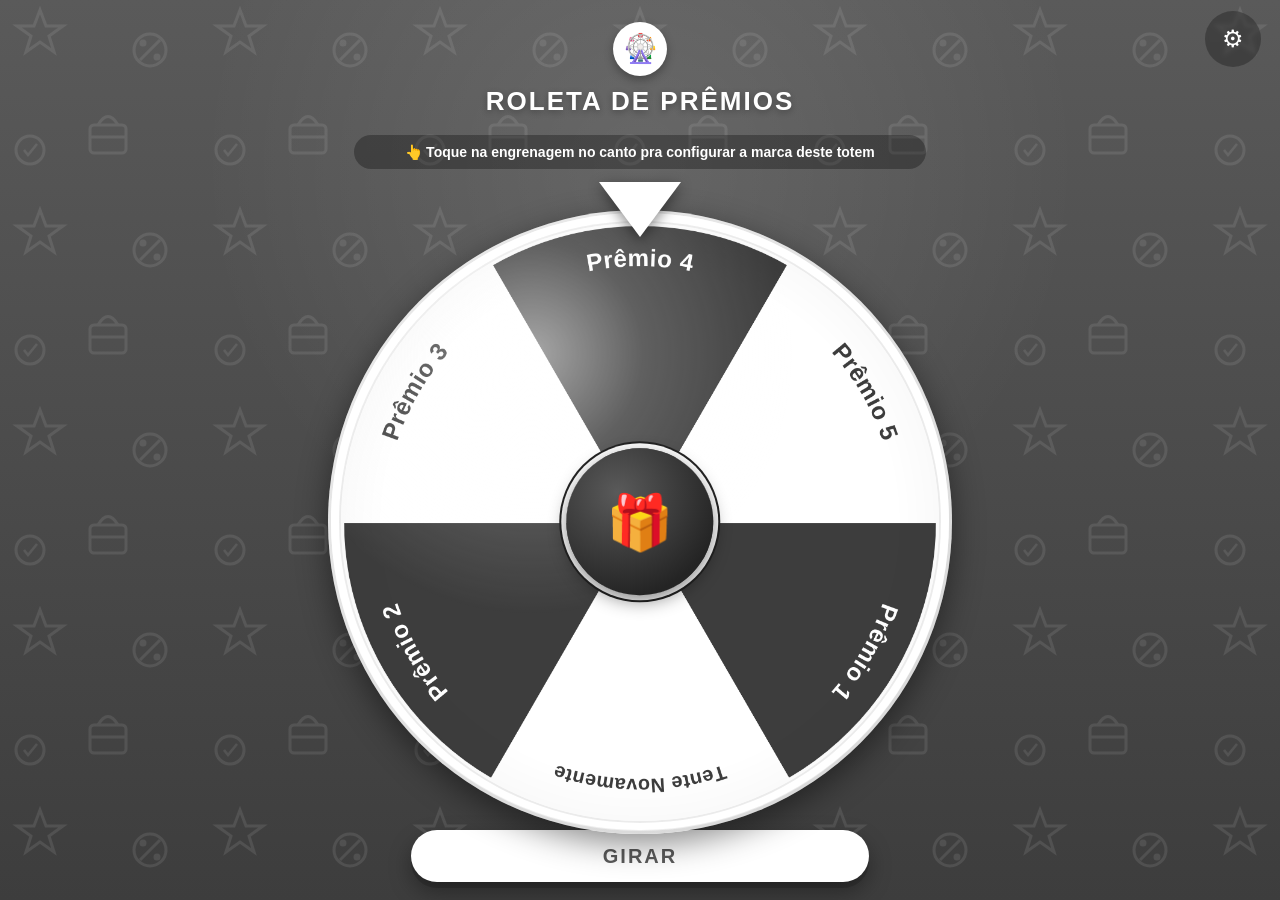
==== configuravel/index.html @ 5669769d "Move the customizable version to /configuravel, restore the original demo at root The root index.htm" ====
<!DOCTYPE html>
<html lang="pt-BR">
<head>
<meta charset="UTF-8">
<meta name="viewport" content="width=device-width, initial-scale=1.0, maximum-scale=1.0, user-scalable=no">
<title>Gira e Ganha | Roleta de Prêmios</title>
<style>
  :root{
    --red:#5A5A5A;
    --red-dark:#3D3D3D;
    --red-darker:#242424;
    --red-rgb:90,90,90;
    --yellow:#FFD700;
    --yellow-dark:#E6B800;
    --white:#FFFFFF;
  }

  *{ box-sizing:border-box; margin:0; padding:0; }

  html,body{
    width:100%; height:100%;
    overflow:hidden;
    font-family:'Segoe UI', -apple-system, BlinkMacSystemFont, Roboto, Arial, sans-serif;
    background:var(--red);
    -webkit-user-select:none;
    user-select:none;
    -webkit-tap-highlight-color:transparent;
  }

  #totem{
    position:relative;
    z-index:0;
    width:100vw;
    height:100vh;
    height:100dvh;
    overflow:hidden;
    background:
      radial-gradient(circle at 50% 18%, rgba(255,255,255,0.10) 0%, transparent 45%),
      linear-gradient(180deg, var(--red) 0%, var(--red-dark) 100%);
    display:flex;
    flex-direction:column;
    align-items:center;
  }

  /* watermark pattern layer */
  .watermark{
    position:absolute; inset:0;
    z-index:0;
    pointer-events:none;
    opacity:0.9;
    background-image:url("data:image/svg+xml,%3Csvg xmlns='http://www.w3.org/2000/svg' width='200' height='200'%3E%3Cg stroke='%23ffffff' stroke-width='3' fill='none' opacity='0.10'%3E%3Cpolygon points='40,10 46,26 63,26 49,36 54,52 40,42 26,52 31,36 17,26 34,26'/%3E%3Ccircle cx='150' cy='50' r='16'/%3E%3Cline x1='140' y1='60' x2='160' y2='40'/%3E%3Ccircle cx='143' cy='43' r='2' fill='%23ffffff'/%3E%3Ccircle cx='157' cy='57' r='2' fill='%23ffffff'/%3E%3Crect x='90' y='125' width='36' height='28' rx='4'/%3E%3Cline x1='90' y1='137' x2='126' y2='137'/%3E%3Cpath d='M98 125 Q108 108 118 125'/%3E%3Ccircle cx='30' cy='150' r='14'/%3E%3Cpath d='M24 150 l4 5 l9 -11' stroke-width='2.5'/%3E%3C/g%3E%3C/svg%3E");
    background-size:200px 200px;
    background-repeat:repeat;
  }

  .content{
    position:relative;
    z-index:1;
    width:100%;
    height:100%;
    display:flex;
    flex-direction:column;
    align-items:center;
    padding:0.4vh 1.5vw 0.4vh;
  }

  /* ---------- Header ---------- */
  .top-header{
    display:flex;
    flex-direction:column;
    align-items:center;
    justify-content:center;
    gap:1.2vh;
    padding:2vh 0 1.4vh;
  }
  .header-logo{
    width:54px; height:54px;
    min-width:54px;
    border-radius:50%;
    background:#fff;
    color:var(--red);
    display:flex;
    align-items:center;
    justify-content:center;
    font-weight:900;
    font-size:28px;
    box-shadow:0 4px 10px rgba(0,0,0,0.3);
  }
  .header-logo.custom{
    width:auto; height:clamp(70px,11vh,120px); min-width:0;
    max-width:min(74vw, 380px);
    border-radius:16px;
    background:rgba(255,255,255,0.96);
    padding:10px 16px;
    box-shadow:0 4px 14px rgba(0,0,0,0.35);
  }
  .header-logo.custom img{
    width:auto; height:100%;
    max-width:100%;
    object-fit:contain;
  }
  .header-title{
    color:#fff;
    font-weight:900;
    letter-spacing:2px;
    font-size:clamp(18px,4.2vh,26px);
    text-transform:uppercase;
    text-shadow:0 2px 6px rgba(0,0,0,0.3);
    text-align:center;
  }

  .setup-hint{
    display:none;
    align-self:center;
    max-width:80vw;
    text-align:center;
    background:rgba(0,0,0,0.3);
    color:#fff;
    font-size:clamp(12px,2vh,14px);
    font-weight:700;
    padding:1vh 4vw;
    border-radius:100px;
    margin:0.6vh 0 0.4vh;
    animation:hintPulse 2s ease-in-out infinite;
  }
  .setup-hint.active{ display:block; }
  @keyframes hintPulse{
    0%,100%{ opacity:0.75; }
    50%{ opacity:1; }
  }

  /* ---------- Wheel stage ---------- */
  .wheel-stage{
    position:relative;
    flex:1;
    width:100%;
    display:flex;
    align-items:center;
    justify-content:center;
    padding-top:5.5vh;
    min-height:0;
  }

  .wheel-wrap{
    position:relative;
    width:min(90vw, 72vh, 760px);
    height:min(90vw, 72vh, 760px);
  }

  /* ---------- Landscape / telas horizontais ---------- */
  @media (orientation: landscape) {
    .wheel-wrap{
      width:min(72vh, 48vw, 900px);
      height:min(72vh, 48vw, 900px);
    }
  }

  .pointer{
    position:absolute;
    top:-3.6vh;
    left:50%;
    transform:translateX(-50%);
    width:0; height:0;
    border-left:4.6vh solid transparent;
    border-right:4.6vh solid transparent;
    border-top:6.2vh solid #ffffff;
    filter:drop-shadow(0 4px 7px rgba(0,0,0,0.45));
    z-index:6;
  }

  .wheel-outer-ring{
    position:absolute; inset:-0.5vh;
    border-radius:50%;
    background:linear-gradient(145deg, #ffffff, #e8e8e8);
    box-shadow:0 10px 32px rgba(0,0,0,0.45), 0 0 0 3px rgba(var(--red-rgb), 0.12) inset;
  }
  .wheel-outer-ring::before{
    content:"";
    position:absolute; inset:0.35vh;
    border-radius:50%;
    background:#ffffff;
  }

  canvas#wheelCanvas{
    position:absolute;
    inset:0.7vh;
    width:calc(100% - 1.4vh);
    height:calc(100% - 1.4vh);
    border-radius:50%;
    cursor:pointer;
    box-shadow:0 0 0 2px rgba(0,0,0,0.06) inset;
  }

  .wheel-gloss{
    position:absolute;
    inset:0.7vh;
    border-radius:50%;
    pointer-events:none;
    z-index:4;
    background:
      radial-gradient(circle at 32% 22%, rgba(255,255,255,0.55) 0%, rgba(255,255,255,0.18) 18%, transparent 42%),
      radial-gradient(circle at 50% 50%, transparent 60%, rgba(0,0,0,0.08) 100%);
  }

  .hub{
    position:absolute;
    top:50%; left:50%;
    transform:translate(-50%,-50%);
    width:24%; height:24%;
    min-width:88px; min-height:88px;
    border-radius:50%;
    background:radial-gradient(circle at 35% 30%, var(--red), var(--red-darker) 75%);
    display:flex;
    align-items:center;
    justify-content:center;
    text-align:center;
    cursor:pointer;
    z-index:5;
    box-shadow:0 6px 18px rgba(0,0,0,0.45), 0 0 0 5px #ffffff, 0 0 0 7px var(--red-darker);
  }
  .hub-icon{
    font-size:clamp(32px,7.5vw,54px);
    line-height:1;
  }
  .hub-icon.custom{
    width:100%; height:100%;
    border-radius:50%;
    background:#fff;
    overflow:hidden;
  }
  .hub-icon.custom img{
    width:100%; height:100%;
    object-fit:contain;
    object-position:center;
    padding:6%;
  }
  .hub.pulse{ animation:hubPulse 1.8s ease-in-out infinite; }
  @keyframes hubPulse{
    0%,100%{ box-shadow:0 6px 18px rgba(0,0,0,0.45), 0 0 0 5px #ffffff, 0 0 0 7px var(--red-darker); }
    50%{ box-shadow:0 6px 24px rgba(0,0,0,0.5), 0 0 0 6px #ffffff, 0 0 0 9px var(--red-darker); }
  }

  /* ---------- Spin button ---------- */
  .spin-btn-wrap{
    width:100%;
    display:flex;
    justify-content:center;
    padding:1vh 0 1.6vh;
  }
  .spin-btn{
    border:none;
    outline:none;
    cursor:pointer;
    font-family:inherit;
    font-weight:900;
    letter-spacing:2px;
    text-transform:uppercase;
    color:var(--red);
    background:#ffffff;
    padding:1.6vh 15vw;
    font-size:clamp(15px,2.4vh,20px);
    border-radius:100px;
    box-shadow:0 6px 0 rgba(0,0,0,0.15), 0 10px 22px rgba(0,0,0,0.35);
    transition:transform .1s ease;
  }
  .spin-btn:active{
    transform:translateY(3px);
    box-shadow:0 3px 0 rgba(0,0,0,0.15), 0 6px 12px rgba(0,0,0,0.3);
  }
  .spin-btn:disabled{
    opacity:0.6;
    cursor:not-allowed;
  }

  /* ---------- Modal ---------- */
  .modal-overlay{
    position:fixed; inset:0;
    background:
      linear-gradient(rgba(8,2,2,0.78), rgba(8,2,2,0.78)),
      rgba(var(--red-rgb), 0.4);
    backdrop-filter:blur(4px);
    display:none;
    align-items:center;
    justify-content:center;
    z-index:200;
    padding:5vw;
  }
  .modal-overlay.active{ display:flex; }

  .flash-bg{
    position:absolute; inset:0;
    z-index:0;
    pointer-events:none;
    opacity:0;
    background:
      radial-gradient(circle at 50% 38%, rgba(255,255,255,0.55), rgba(255,215,0,0.35) 30%, rgba(var(--red-rgb), 0.18) 55%, transparent 72%);
  }
  .flash-bg.active{
    animation:flashPulse 1.1s ease-in-out infinite;
  }
  @keyframes flashPulse{
    0%,100%{ opacity:0.35; transform:scale(1); }
    50%{ opacity:0.95; transform:scale(1.12); }
  }

  .sparkle{
    position:absolute;
    pointer-events:none;
    color:var(--yellow);
    text-shadow:0 0 10px rgba(255,215,0,0.95), 0 0 22px rgba(255,255,255,0.7);
    z-index:203;
    animation-name:sparkleRise;
    animation-timing-function:ease-out;
    animation-fill-mode:forwards;
  }
  @keyframes sparkleRise{
    0%{ opacity:0; transform:translateY(0) scale(0.3) rotate(0deg); }
    20%{ opacity:1; }
    100%{ opacity:0; transform:translateY(-90px) scale(1.15) rotate(200deg); }
  }

  #confettiCanvas{
    position:fixed; inset:0;
    z-index:201;
    pointer-events:none;
    display:none;
  }
  #confettiCanvas.active{ display:block; }

  .modal-box{
    position:relative;
    z-index:202;
    width:100%;
    max-width:420px;
    background:linear-gradient(165deg, #fffdf6, #fff);
    border-radius:30px;
    padding:5vh 6vw;
    text-align:center;
    box-shadow:0 20px 60px rgba(0,0,0,0.5), 0 0 0 6px var(--yellow);
    animation:popIn .5s cubic-bezier(.2,.9,.3,1.35);
    perspective:800px;
  }
  @keyframes popIn{
    from{ transform:scale(0.6); opacity:0; }
    to{ transform:scale(1); opacity:1; }
  }
  .modal-box .badge{
    width:min(22vw,90px);
    height:min(22vw,90px);
    margin:0 auto 2vh;
    border-radius:50%;
    background:linear-gradient(145deg, var(--yellow), var(--yellow-dark));
    display:flex; align-items:center; justify-content:center;
    font-size:min(11vw,42px);
    box-shadow:0 8px 20px rgba(0,0,0,0.25);
    animation:badgePop .6s cubic-bezier(.34,1.56,.64,1) both, badgeGlow 1.8s ease-in-out .6s infinite;
  }
  @keyframes badgePop{
    0%{ transform:scale(0) rotate(-30deg); opacity:0; }
    60%{ transform:scale(1.3) rotate(15deg); opacity:1; }
    80%{ transform:scale(0.9) rotate(-8deg); }
    100%{ transform:scale(1) rotate(0deg); }
  }
  @keyframes badgeGlow{
    0%,100%{ box-shadow:0 8px 20px rgba(0,0,0,0.25); }
    50%{ box-shadow:0 8px 30px rgba(255,215,0,0.75); }
  }
  .modal-box h2{
    font-size:clamp(20px,4.6vw,28px);
    color:var(--red);
    font-weight:900;
    text-transform:uppercase;
    line-height:1.2;
    margin-bottom:1.4vh;
    animation:bounceZoom3D .7s .1s cubic-bezier(.34,1.56,.64,1) both;
  }
  @keyframes bounceZoom3D{
    0%{ transform:scale(0.2) rotateX(45deg); opacity:0; }
    50%{ transform:scale(1.22) rotateX(-8deg); opacity:1; }
    72%{ transform:scale(0.94) rotateX(4deg); }
    100%{ transform:scale(1) rotateX(0deg); }
  }
  .modal-box .prize-name{
    font-size:clamp(22px,5.4vw,32px);
    font-weight:900;
    color:var(--red-darker);
    background:linear-gradient(180deg, #fff7d6, #ffe98a);
    border:2px dashed var(--yellow-dark);
    border-radius:16px;
    padding:1.6vh 1vh;
    margin:1.6vh 0 2vh;
    text-transform:uppercase;
    animation:bounceZoom3D .8s .25s cubic-bezier(.34,1.56,.64,1) both, prizeGlow 1.5s .95s ease-in-out infinite;
  }
  @keyframes prizeGlow{
    0%,100%{ box-shadow:0 0 0 rgba(255,215,0,0); text-shadow:0 0 0 transparent; }
    50%{ box-shadow:0 0 26px rgba(255,215,0,0.65); text-shadow:0 0 12px rgba(255,170,0,0.7); }
  }
  .modal-box p.sub{
    font-size:clamp(13px,3.4vw,15px);
    color:#5a4a1f;
    font-weight:700;
    line-height:1.5;
    margin-bottom:3vh;
  }
  .modal-box.retry .prize-name{ display:none; }

  .modal-btn{
    width:100%;
    border:none;
    outline:none;
    cursor:pointer;
    font-family:inherit;
    font-weight:900;
    letter-spacing:1px;
    text-transform:uppercase;
    color:#fff;
    background:linear-gradient(160deg, var(--red), var(--red-darker));
    padding:2.1vh 0;
    font-size:clamp(14px,3.6vw,17px);
    border-radius:100px;
    box-shadow:0 6px 0 #7a0c14, 0 10px 20px rgba(0,0,0,0.35);
  }
  .modal-btn:active{ transform:translateY(3px); box-shadow:0 3px 0 #7a0c14, 0 6px 12px rgba(0,0,0,0.3); }

  /* ---------- Fundo customizado (upload do cliente) ---------- */
  .custom-bg{
    position:absolute; inset:0;
    z-index:-1;
    background-size:cover;
    background-position:center;
    display:none;
  }
  .custom-bg.active{ display:block; }
  /* leve véu escuro por cima da foto, pra roleta/textos continuarem legíveis */
  .custom-bg.active::after{
    content:"";
    position:absolute; inset:0;
    background:linear-gradient(180deg, rgba(0,0,0,0.35), rgba(0,0,0,0.5));
  }

  /* ---------- Logo customizada (tamanho/enquadramento tratados em .header-logo.custom) ---------- */

  /* ---------- Botão de engrenagem (abre configurações) ---------- */
  .settings-btn{
    position:absolute;
    top:1.2vh; right:1.5vw;
    z-index:10;
    width:56px; height:56px;
    min-width:44px; min-height:44px;
    border-radius:50%;
    border:none;
    background:rgba(0,0,0,0.28);
    color:#fff;
    font-size:24px;
    display:flex; align-items:center; justify-content:center;
    cursor:pointer;
    backdrop-filter:blur(2px);
    touch-action:manipulation;
  }
  .settings-btn:active{ transform:scale(0.92); }

  /* ---------- Painel de configurações ---------- */
  .settings-overlay{
    position:fixed; inset:0;
    background:rgba(20,4,6,0.78);
    backdrop-filter:blur(3px);
    display:none;
    align-items:center;
    justify-content:center;
    z-index:300;
    padding:5vw;
  }
  .settings-overlay.active{ display:flex; }
  .settings-box{
    width:100%; max-width:640px;
    max-height:94vh;
    overflow-y:auto;
    background:#fff;
    border-radius:24px;
    padding:4vh 5vw;
    box-shadow:0 20px 60px rgba(0,0,0,0.5);
  }
  .settings-box h3{
    color:var(--red);
    font-weight:900;
    text-transform:uppercase;
    font-size:20px;
    margin-bottom:2.4vh;
    text-align:center;
  }
  .settings-field{ margin-bottom:2.2vh; }
  .settings-field label{
    display:block;
    font-weight:800;
    font-size:13px;
    color:#333;
    text-transform:uppercase;
    letter-spacing:0.5px;
    margin-bottom:0.4vh;
  }
  .settings-intro{
    font-size:13px;
    color:#777;
    line-height:1.5;
    text-align:center;
    margin-bottom:2.6vh;
  }
  .field-hint{
    font-size:12px;
    color:#888;
    line-height:1.45;
    font-weight:500;
    margin-bottom:0.9vh;
  }
  .settings-field input[type="text"]{
    width:100%;
    padding:1.3vh 1vh;
    border:2px solid #eee;
    border-radius:10px;
    font-size:15px;
    font-family:inherit;
  }
  .settings-upload{
    display:flex; align-items:center; gap:12px;
  }
  .settings-preview{
    width:56px; height:56px;
    border-radius:12px;
    background:#f4f4f4;
    border:2px solid #eee;
    display:flex; align-items:center; justify-content:center;
    overflow:hidden;
    flex-shrink:0;
    font-size:22px;
    color:#bbb;
  }
  .settings-preview img{ width:100%; height:100%; object-fit:cover; }
  .hub-zoom-row{
    display:flex; align-items:center; gap:14px;
  }
  .hub-zoom-preview{
    width:64px; height:64px;
    border-radius:50%;
    background:#fff;
    border:2px solid #eee;
    overflow:hidden;
    flex-shrink:0;
  }
  .hub-zoom-preview img{
    width:100%; height:100%;
    object-fit:cover;
    object-position:center;
  }
  .hub-zoom-row input[type="range"]{ flex:1; }
  .settings-upload input[type="file"]{
    flex:1;
    font-size:12px;
  }
  .prizes-editor{
    display:flex; flex-direction:column; gap:9px;
  }
  .prize-row{
    display:flex; align-items:center; gap:10px;
  }
  .prize-row span{
    font-size:11px; font-weight:800; color:#aaa;
    width:16px; flex-shrink:0;
  }
  .prize-row input[type="text"]{
    flex:1;
    min-width:0;
    padding:1vh 0.8vh;
    border:2px solid #eee;
    border-radius:8px;
    font-size:13px;
    font-family:inherit;
  }
  .prize-row select{
    flex-shrink:0;
    padding:0.9vh 0.4vh;
    border:2px solid #eee;
    border-radius:8px;
    font-size:11px;
    font-family:inherit;
    color:#555;
  }
  .prize-remove-btn{
    flex-shrink:0;
    width:28px; height:28px;
    border-radius:50%;
    border:none;
    background:#fdeaea;
    color:#c0392b;
    font-size:14px;
    font-weight:900;
    cursor:pointer;
    line-height:1;
  }
  .prize-remove-btn:disabled{
    opacity:0.35;
    cursor:not-allowed;
  }
  .prize-add-btn{
    margin-top:10px;
    width:100%;
    border:2px dashed #ccc;
    background:transparent;
    color:#666;
    font-weight:800;
    font-size:13px;
    padding:1.2vh 0;
    border-radius:10px;
    cursor:pointer;
  }
  .prize-add-btn:active{ background:#f6f6f6; }
  .prize-add-btn:disabled{ opacity:0.4; cursor:not-allowed; }
  .settings-actions{
    display:flex; flex-direction:column; gap:10px;
    margin-top:1vh;
  }
  .settings-btn-save{
    border:none; outline:none; cursor:pointer;
    font-family:inherit; font-weight:900;
    letter-spacing:1px; text-transform:uppercase;
    color:#fff;
    background:linear-gradient(160deg, var(--red), var(--red-darker));
    padding:1.7vh 0;
    font-size:15px;
    border-radius:100px;
    box-shadow:0 6px 0 #7a0c14;
  }
  .settings-btn-save:active{ transform:translateY(3px); box-shadow:0 3px 0 #7a0c14; }
  .settings-btn-reset{
    border:none; outline:none; cursor:pointer;
    font-family:inherit; font-weight:800;
    color:#999;
    background:transparent;
    padding:1vh 0;
    font-size:13px;
    text-decoration:underline;
  }
  .settings-btn-close{
    position:absolute;
    top:1.6vh; right:1.6vh;
    width:44px; height:44px;
    border-radius:50%;
    border:none;
    background:#f0f0f0;
    color:#888;
    font-size:20px;
    cursor:pointer;
    touch-action:manipulation;
  }
</style>
</head>
<body>

<div id="totem">
  <div class="custom-bg" id="customBg"></div>
  <div class="watermark"></div>

  <button class="settings-btn" id="settingsBtn" title="Configurar marca">⚙</button>

  <div class="content">
    <div class="top-header">
      <div class="header-logo" id="headerLogo">★</div>
      <div class="header-title" id="headerTitle">Benefícios</div>
    </div>

    <div class="setup-hint" id="setupHint">👆 Toque na engrenagem no canto pra configurar a marca deste totem</div>

    <div class="wheel-stage">
      <div class="wheel-wrap">
        <div class="pointer"></div>
        <div class="wheel-outer-ring"></div>
        <canvas id="wheelCanvas" width="1000" height="1000"></canvas>
        <div class="wheel-gloss"></div>
        <div class="hub pulse" id="hubBtn">
          <div class="hub-icon" id="hubIcon">🙂</div>
        </div>
      </div>
    </div>

    <div class="spin-btn-wrap">
      <button class="spin-btn" id="spinBtn">GIRAR</button>
    </div>
  </div>
</div>

<canvas id="confettiCanvas"></canvas>

<div class="modal-overlay" id="modalOverlay">
  <div class="flash-bg" id="flashBg"></div>
  <div class="modal-box" id="modalBox">
    <div class="badge" id="modalBadge">🏆</div>
    <h2 id="modalTitle">PARABÉNS! VOCÊ GANHOU:</h2>
    <div class="prize-name" id="modalPrize">Cupom Especial</div>
    <p class="sub" id="modalSub">Mostre esta tela para o promotor do estande e retire seu brinde!</p>
    <button class="modal-btn" id="modalBtn">JOGAR NOVAMENTE</button>
  </div>
</div>

<div class="settings-overlay" id="settingsOverlay">
  <div class="settings-box">
    <button class="settings-btn-close" id="settingsCloseBtn">✕</button>
    <h3>Configurar Marca</h3>
    <p class="settings-intro">Use esta tela pra trocar a marca do totem antes de cada ativação. Tudo é salvo neste aparelho e aplicado na hora, sem precisar de internet.</p>

    <div class="settings-field">
      <label for="brandNameInput">Nome da marca</label>
      <p class="field-hint">Aparece escrito ao lado da logo, no topo da tela.</p>
      <input type="text" id="brandNameInput" placeholder="Ex: Benefícios">
    </div>

    <div class="settings-field">
      <label>Logo</label>
      <p class="field-hint">Aparece no topo e no círculo do meio da roleta. As cores da roleta (gomos, botão, confete) mudam automaticamente para a cor predominante dessa imagem. Fica melhor com uma logo de fundo transparente (PNG).</p>
      <div class="settings-upload">
        <div class="settings-preview" id="logoPreview">★</div>
        <input type="file" id="logoInput" accept="image/*">
      </div>
    </div>

    <div class="settings-field" id="hubZoomField" style="display:none;">
      <label>Zoom da logo no círculo central</label>
      <p class="field-hint">O círculo do meio corta a logo pra preencher tudo. Se cortar do jeito errado, ajuste o zoom aqui.</p>
      <div class="hub-zoom-row">
        <div class="hub-zoom-preview" id="hubZoomPreview"></div>
        <input type="range" id="hubZoomInput" min="100" max="260" value="100" step="1">
      </div>
    </div>

    <div class="settings-field">
      <label>Imagem de fundo (opcional)</label>
      <p class="field-hint">Se enviar uma foto aqui, ela cobre a tela inteira atrás da roleta. Se deixar em branco, o fundo usa a cor da marca com a logo pequena repetida por trás, bem discreta.</p>
      <div class="settings-upload">
        <div class="settings-preview" id="bgPreview">🖼</div>
        <input type="file" id="bgInput" accept="image/*">
      </div>
    </div>

    <div class="settings-field">
      <label>Prêmios da roleta</label>
      <p class="field-hint">Edite o texto de cada gomo e marque se ele é um prêmio ("Ganha") ou não ("Não ganha", tipo "Tente Novamente"). Use os botões pra adicionar ou remover gomos (mínimo 2, máximo 10).</p>
      <div id="prizesEditor" class="prizes-editor"></div>
      <button type="button" class="prize-add-btn" id="prizeAddBtn">+ Adicionar prêmio</button>
    </div>

    <div class="settings-actions">
      <button class="settings-btn-save" id="settingsSaveBtn">Salvar e aplicar</button>
      <button class="settings-btn-reset" id="settingsResetBtn">Restaurar padrão</button>
    </div>
  </div>
</div>

<script>
/* =========================================================
   CONFIGURAÇÃO DOS PRÊMIOS (quantidade de gomos configurável)
========================================================= */
const DEFAULT_PRIZES = [
  { label:'Prêmio 1',        type:'win' },
  { label:'Tente Novamente', type:'lose' },
  { label:'Prêmio 2',        type:'win' },
  { label:'Prêmio 3',        type:'win' },
  { label:'Prêmio 4',        type:'win' },
  { label:'Prêmio 5',        type:'win' },
];
const MIN_PRIZES = 2;
const MAX_PRIZES = 10;
const PRIZES_KEY = 'giraEGanha_prizes';
function loadPrizes(){
  try{
    const raw = localStorage.getItem(PRIZES_KEY);
    const parsed = raw ? JSON.parse(raw) : null;
    return (Array.isArray(parsed) && parsed.length >= MIN_PRIZES && parsed.length <= MAX_PRIZES) ? parsed : null;
  } catch(e){
    return null;
  }
}
let PRIZES = loadPrizes() || DEFAULT_PRIZES;

// troca a lista de prêmios e recalcula a geometria da roleta (quantidade de gomos pode mudar)
function applyPrizes(prizes){
  PRIZES = prizes;
  N = PRIZES.length;
  SLICE = (Math.PI * 2) / N;
  drawWheel(currentRotation);
}

let SEGMENT_COLORS = ['#3D3D3D', '#FFFFFF']; // alterna cor escura / branco (atualizado por applyPalette)
let TEXT_COLORS    = ['#FFFFFF', '#3D3D3D']; // texto contrastante

/* =========================================================
   CANVAS DA ROLETA
========================================================= */
const canvas = document.getElementById('wheelCanvas');
const ctx = canvas.getContext('2d');
const CENTER = canvas.width / 2;
const RADIUS = CENTER - 6;
let N = PRIZES.length;
let SLICE = (Math.PI * 2) / N;

let currentRotation = 0;
let isSpinning = false;

function drawCurvedText(text, radius, angleCenter, color, fontSize){
  ctx.save();
  ctx.fillStyle = color;
  ctx.font = `900 ${fontSize}px Arial, sans-serif`;
  ctx.textBaseline = 'middle';
  ctx.textAlign = 'center';

  const chars = text.split('');
  const widths = chars.map(c => ctx.measureText(c).width + fontSize * 0.03);
  const totalWidth = widths.reduce((a,b)=>a+b,0);
  const totalAngle = totalWidth / radius;

  let angle = angleCenter - totalAngle / 2;

  for(let i = 0; i < chars.length; i++){
    const charAngle = widths[i] / radius;
    angle += charAngle / 2;
    ctx.save();
    ctx.rotate(angle);
    ctx.translate(radius, 0);
    ctx.rotate(Math.PI / 2);
    ctx.fillText(chars[i], 0, 0);
    ctx.restore();
    angle += charAngle / 2;
  }
  ctx.restore();
}

function drawWheel(rotation){
  ctx.clearRect(0, 0, canvas.width, canvas.height);
  ctx.save();
  ctx.translate(CENTER, CENTER);
  ctx.rotate(rotation);

  for(let i = 0; i < N; i++){
    const start = i * SLICE;
    const end = start + SLICE;
    const colorIdx = i % 2;

    // gomo
    ctx.beginPath();
    ctx.moveTo(0, 0);
    ctx.arc(0, 0, RADIUS, start, end);
    ctx.closePath();
    ctx.fillStyle = SEGMENT_COLORS[colorIdx];
    ctx.fill();

    // divisor branco
    ctx.strokeStyle = '#FFFFFF';
    ctx.lineWidth = 4;
    ctx.stroke();

    // texto curvado
    const midAngle = start + SLICE / 2;
    const label = PRIZES[i].label;
    const fontSize = label.length > 10 ? 33 : 40;
    drawCurvedText(label, RADIUS - 58, midAngle, TEXT_COLORS[colorIdx], fontSize);
  }

  // anel interno
  ctx.beginPath();
  ctx.arc(0, 0, RADIUS, 0, Math.PI * 2);
  ctx.lineWidth = 5;
  ctx.strokeStyle = 'rgba(255,255,255,0.95)';
  ctx.stroke();

  ctx.restore();
}

drawWheel(currentRotation);

/* =========================================================
   FÍSICA DO GIRO
========================================================= */
function easeOutCubic(t){
  return 1 - Math.pow(1 - t, 3);
}

function spinWheel(){
  if(isSpinning) return;
  isSpinning = true;
  setControlsEnabled(false);

  const winnerIndex = Math.floor(Math.random() * N);

  const jitter = (Math.random() - 0.5) * (SLICE * 0.5);
  const segmentCenterAngle = winnerIndex * SLICE + SLICE / 2;
  const pointerAngle = -Math.PI / 2; // topo do canvas, sob a seta

  let targetRotation = pointerAngle - segmentCenterAngle + jitter;

  const twoPi = Math.PI * 2;
  const normalizedCurrent = ((currentRotation % twoPi) + twoPi) % twoPi;
  const normalizedTarget = ((targetRotation % twoPi) + twoPi) % twoPi;
  let delta = normalizedTarget - normalizedCurrent;
  if(delta < 0) delta += twoPi;

  const extraSpins = 7;
  const finalRotation = currentRotation + delta + (extraSpins * twoPi);

  const duration = 5200;
  const startRotation = currentRotation;
  const startTime = performance.now();

  function animate(now){
    const elapsed = now - startTime;
    const t = Math.min(elapsed / duration, 1);
    const eased = easeOutCubic(t);
    currentRotation = startRotation + (finalRotation - startRotation) * eased;
    drawWheel(currentRotation);

    if(t < 1){
      requestAnimationFrame(animate);
    } else {
      currentRotation = finalRotation;
      drawWheel(currentRotation);
      isSpinning = false;
      setControlsEnabled(true);
      onSpinResult(winnerIndex);
    }
  }
  requestAnimationFrame(animate);
}

function setControlsEnabled(enabled){
  document.getElementById('spinBtn').disabled = !enabled;
  document.getElementById('hubBtn').style.pointerEvents = enabled ? 'auto' : 'none';
  canvas.style.pointerEvents = enabled ? 'auto' : 'none';
}

document.getElementById('spinBtn').addEventListener('click', spinWheel);
document.getElementById('hubBtn').addEventListener('click', spinWheel);
canvas.addEventListener('click', spinWheel);

/* =========================================================
   RESULTADO / MODAL
========================================================= */
function onSpinResult(index){
  const prize = PRIZES[index];
  const overlay = document.getElementById('modalOverlay');
  const box = document.getElementById('modalBox');
  const badge = document.getElementById('modalBadge');
  const title = document.getElementById('modalTitle');
  const prizeEl = document.getElementById('modalPrize');
  const sub = document.getElementById('modalSub');
  const btn = document.getElementById('modalBtn');

  if(prize.type === 'lose'){
    box.classList.add('retry');
    badge.textContent = '🔄';
    title.textContent = 'QUASE LÁ!';
    sub.textContent = 'Não foi dessa vez. Toque no botão abaixo para girar novamente!';
    btn.textContent = 'GIRAR NOVAMENTE';
  } else {
    box.classList.remove('retry');
    badge.textContent = '🏆';
    title.textContent = 'PARABÉNS! VOCÊ GANHOU:';
    prizeEl.textContent = prize.label;
    sub.textContent = 'Mostre esta tela para o promotor do estande e retire seu brinde!';
    btn.textContent = 'JOGAR NOVAMENTE';
    launchCelebration();
  }

  overlay.classList.add('active');
}

document.getElementById('modalBtn').addEventListener('click', () => {
  document.getElementById('modalOverlay').classList.remove('active');
  stopCelebration();
});

/* =========================================================
   CELEBRAÇÃO: CONFETE + FOGOS DE ARTIFÍCIO (CANVAS)
========================================================= */
const confettiCanvas = document.getElementById('confettiCanvas');
const confettiCtx = confettiCanvas.getContext('2d');
const flashBg = document.getElementById('flashBg');
let confettiParticles = [];
let fireworkParticles = [];
let confettiRAF = null;

function resizeConfettiCanvas(){
  confettiCanvas.width = window.innerWidth;
  confettiCanvas.height = window.innerHeight;
}
window.addEventListener('resize', resizeConfettiCanvas);
resizeConfettiCanvas();

let CONFETTI_COLORS = ['#FFD700', '#5A5A5A', '#FFFFFF', '#3D3D3D', '#FFE98A'];
const CELEBRATION_DURATION = 5200;

function spawnFireworkBurst(){
  const cx = confettiCanvas.width * (0.12 + Math.random() * 0.76);
  const cy = confettiCanvas.height * (0.1 + Math.random() * 0.42);
  const count = 32 + Math.floor(Math.random() * 16);
  const hueBase = Math.random() * 360;

  for(let i = 0; i < count; i++){
    const angle = (Math.PI * 2 * i) / count + Math.random() * 0.3;
    const speed = 3 + Math.random() * 5;
    fireworkParticles.push({
      x: cx, y: cy,
      vx: Math.cos(angle) * speed,
      vy: Math.sin(angle) * speed,
      life: 0,
      maxLife: 50 + Math.random() * 26,
      color: `hsl(${(hueBase + Math.random() * 50 - 25 + 360) % 360}, 100%, ${55 + Math.random() * 20}%)`,
      size: 2.5 + Math.random() * 2.5
    });
  }
}

function launchCelebration(){
  confettiCanvas.classList.add('active');
  flashBg.classList.add('active');
  confettiParticles = [];
  fireworkParticles = [];

  const count = 150;
  for(let i = 0; i < count; i++){
    confettiParticles.push({
      x: Math.random() * confettiCanvas.width,
      y: -20 - Math.random() * confettiCanvas.height * 0.5,
      w: 6 + Math.random() * 8,
      h: 10 + Math.random() * 10,
      color: CONFETTI_COLORS[Math.floor(Math.random() * CONFETTI_COLORS.length)],
      speedY: 2.5 + Math.random() * 3.5,
      speedX: (Math.random() - 0.5) * 2.5,
      rotation: Math.random() * 360,
      rotationSpeed: (Math.random() - 0.5) * 10,
      shape: Math.random() > 0.5 ? 'rect' : 'circle'
    });
  }

  launchSparkles();

  const startTime = performance.now();
  let lastBurst = 0;
  spawnFireworkBurst();

  function frame(now){
    const elapsed = now - startTime;
    confettiCtx.clearRect(0, 0, confettiCanvas.width, confettiCanvas.height);

    if(elapsed < CELEBRATION_DURATION - 700 && now - lastBurst > (380 + Math.random() * 260)){
      spawnFireworkBurst();
      lastBurst = now;
    }

    confettiParticles.forEach(p => {
      p.x += p.speedX;
      p.y += p.speedY;
      p.rotation += p.rotationSpeed;

      confettiCtx.save();
      confettiCtx.translate(p.x, p.y);
      confettiCtx.rotate((p.rotation * Math.PI) / 180);
      confettiCtx.fillStyle = p.color;
      if(p.shape === 'rect'){
        confettiCtx.fillRect(-p.w/2, -p.h/2, p.w, p.h);
      } else {
        confettiCtx.beginPath();
        confettiCtx.arc(0, 0, p.w/2, 0, Math.PI*2);
        confettiCtx.fill();
      }
      confettiCtx.restore();
    });

    fireworkParticles.forEach(p => {
      p.life++;
      p.vx *= 0.96;
      p.vy = p.vy * 0.97 + 0.05;
      p.x += p.vx;
      p.y += p.vy;
      const alpha = Math.max(0, 1 - p.life / p.maxLife);

      confettiCtx.save();
      confettiCtx.globalAlpha = alpha;
      confettiCtx.fillStyle = p.color;
      confettiCtx.shadowColor = p.color;
      confettiCtx.shadowBlur = 10;
      confettiCtx.beginPath();
      confettiCtx.arc(p.x, p.y, p.size, 0, Math.PI * 2);
      confettiCtx.fill();
      confettiCtx.restore();
    });
    fireworkParticles = fireworkParticles.filter(p => p.life < p.maxLife);

    if(elapsed < CELEBRATION_DURATION || fireworkParticles.length > 0){
      confettiRAF = requestAnimationFrame(frame);
    } else {
      confettiCtx.clearRect(0, 0, confettiCanvas.width, confettiCanvas.height);
      confettiCanvas.classList.remove('active');
      flashBg.classList.remove('active');
    }
  }
  confettiRAF = requestAnimationFrame(frame);
}

function stopCelebration(){
  if(confettiRAF){ cancelAnimationFrame(confettiRAF); confettiRAF = null; }
  confettiCtx.clearRect(0, 0, confettiCanvas.width, confettiCanvas.height);
  confettiCanvas.classList.remove('active');
  flashBg.classList.remove('active');
  document.querySelectorAll('.sparkle').forEach(s => s.remove());
}

function launchSparkles(){
  const overlay = document.getElementById('modalOverlay');
  const glyphs = ['✦', '✧', '★'];
  for(let i = 0; i < 20; i++){
    const s = document.createElement('div');
    s.className = 'sparkle';
    s.textContent = glyphs[Math.floor(Math.random() * glyphs.length)];
    s.style.left = (8 + Math.random() * 84) + '%';
    s.style.top = (15 + Math.random() * 65) + '%';
    s.style.fontSize = (14 + Math.random() * 20) + 'px';
    s.style.animationDelay = (Math.random() * 0.8) + 's';
    s.style.animationDuration = (1.6 + Math.random() * 1.3) + 's';
    overlay.appendChild(s);
    setTimeout(() => s.remove(), 3600);
  }
}


/* =========================================================
   MARCA CUSTOMIZÁVEL (upload de logo + fundo pelo cliente)
========================================================= */
const BRAND_KEY = 'giraEGanha_brand';
const DEFAULT_LOGO_HTML = '🎡';
const DEFAULT_HUB_HTML = '🎁';
const DEFAULT_TITLE = 'Roleta de Prêmios';

function loadBrand(){
  try{
    const raw = localStorage.getItem(BRAND_KEY);
    return raw ? JSON.parse(raw) : null;
  } catch(e){
    return null;
  }
}

function saveBrand(brand){
  localStorage.setItem(BRAND_KEY, JSON.stringify(brand));
}

function clearBrand(){
  localStorage.removeItem(BRAND_KEY);
}

// redimensiona/comprime a imagem no navegador antes de guardar, pra não estourar o espaço do localStorage
function fileToDataUrl(file, maxDim, keepTransparency){
  return new Promise((resolve, reject) => {
    const reader = new FileReader();
    reader.onload = (e) => {
      const img = new Image();
      img.onload = () => {
        let { width, height } = img;
        if(width > maxDim || height > maxDim){
          if(width > height){ height = Math.round(height * maxDim / width); width = maxDim; }
          else { width = Math.round(width * maxDim / height); height = maxDim; }
        }
        const canvas = document.createElement('canvas');
        canvas.width = width; canvas.height = height;
        const cctx = canvas.getContext('2d');
        cctx.drawImage(img, 0, 0, width, height);
        resolve(keepTransparency ? canvas.toDataURL('image/png') : canvas.toDataURL('image/jpeg', 0.85));
      };
      img.onerror = () => reject(new Error('Não foi possível ler a imagem.'));
      img.src = e.target.result;
    };
    reader.onerror = () => reject(new Error('Não foi possível ler o arquivo.'));
    reader.readAsDataURL(file);
  });
}

/* ---- extração automática da cor predominante da logo ---- */
function rgbToHsl(r, g, b){
  r /= 255; g /= 255; b /= 255;
  const max = Math.max(r,g,b), min = Math.min(r,g,b);
  let h, s, l = (max + min) / 2;
  if(max === min){ h = s = 0; }
  else{
    const d = max - min;
    s = l > 0.5 ? d / (2 - max - min) : d / (max + min);
    switch(max){
      case r: h = (g - b) / d + (g < b ? 6 : 0); break;
      case g: h = (b - r) / d + 2; break;
      default: h = (r - g) / d + 4;
    }
    h /= 6;
  }
  return [h, s, l];
}
function hslToRgb(h, s, l){
  let r, g, b;
  if(s === 0){ r = g = b = l; }
  else{
    const hue2rgb = (p, q, t) => {
      if(t < 0) t += 1;
      if(t > 1) t -= 1;
      if(t < 1/6) return p + (q - p) * 6 * t;
      if(t < 1/2) return q;
      if(t < 2/3) return p + (q - p) * (2/3 - t) * 6;
      return p;
    };
    const q = l < 0.5 ? l * (1 + s) : l + s - l * s;
    const p = 2 * l - q;
    r = hue2rgb(p, q, h + 1/3);
    g = hue2rgb(p, q, h);
    b = hue2rgb(p, q, h - 1/3);
  }
  return [Math.round(r*255), Math.round(g*255), Math.round(b*255)];
}
function rgbToHex(rgb){
  return '#' + rgb.map(v => Math.max(0, Math.min(255, v)).toString(16).padStart(2, '0')).join('');
}
function adjustLightness(rgb, factor){
  const [h, s, l] = rgbToHsl(rgb[0], rgb[1], rgb[2]);
  return hslToRgb(h, s, Math.max(0, Math.min(1, l * factor)));
}

// varre a logo e acha a cor viva mais frequente (ignora branco/preto/cinza de fundo)
function extractDominantColor(dataUrl){
  return new Promise((resolve) => {
    const img = new Image();
    img.onload = () => {
      const size = 50;
      const canvas = document.createElement('canvas');
      canvas.width = size; canvas.height = size;
      const cctx = canvas.getContext('2d');
      cctx.drawImage(img, 0, 0, size, size);
      let data;
      try{ data = cctx.getImageData(0, 0, size, size).data; }
      catch(e){ resolve(null); return; }

      const counts = {};
      for(let i = 0; i < data.length; i += 4){
        const r = data[i], g = data[i+1], b = data[i+2], a = data[i+3];
        if(a < 200) continue;
        const max = Math.max(r,g,b), min = Math.min(r,g,b);
        const sat = max === 0 ? 0 : (max - min) / max;
        const lightness = (max + min) / 2 / 255;
        if(sat < 0.28 || lightness > 0.9 || lightness < 0.1) continue;
        const key = [Math.round(r/12)*12, Math.round(g/12)*12, Math.round(b/12)*12].join(',');
        counts[key] = (counts[key] || 0) + 1;
      }
      const sorted = Object.entries(counts).sort((a, b) => b[1] - a[1]);
      if(sorted.length === 0){ resolve(null); return; }
      resolve(sorted[0][0].split(',').map(Number));
    };
    img.onerror = () => resolve(null);
    img.src = dataUrl;
  });
}

function paletteFromColor(rgb){
  return {
    primary: rgbToHex(rgb),
    primaryDark: rgbToHex(adjustLightness(rgb, 0.72)),
    primaryDarker: rgbToHex(adjustLightness(rgb, 0.5)),
    primaryRgb: rgb.join(',')
  };
}

const DEFAULT_PALETTE = { primary:'#5A5A5A', primaryDark:'#3D3D3D', primaryDarker:'#242424', primaryRgb:'90,90,90' };

function applyPalette(palette){
  const p = palette || DEFAULT_PALETTE;
  const root = document.documentElement.style;
  root.setProperty('--red', p.primary);
  root.setProperty('--red-dark', p.primaryDark);
  root.setProperty('--red-darker', p.primaryDarker);
  root.setProperty('--red-rgb', p.primaryRgb || DEFAULT_PALETTE.primaryRgb);
  SEGMENT_COLORS = [p.primaryDark, '#FFFFFF'];
  TEXT_COLORS = ['#FFFFFF', p.primaryDark];
  CONFETTI_COLORS = ['#FFD700', p.primary, '#FFFFFF', p.primaryDark, '#FFE98A'];
  drawWheel(currentRotation);
}

function applyBrand(brand){
  const customBg = document.getElementById('customBg');
  const headerLogo = document.getElementById('headerLogo');
  const hubIcon = document.getElementById('hubIcon');
  const headerTitle = document.getElementById('headerTitle');
  const watermark = document.querySelector('.watermark');

  const totem = document.getElementById('totem');

  if(brand && brand.bg){
    // foto de fundo enviada: usa ela grande, cobrindo a tela
    customBg.style.backgroundImage = `url('${brand.bg}')`;
    customBg.classList.add('active');
    watermark.style.display = 'none';
    totem.style.background = '';
  } else {
    customBg.classList.remove('active');
    customBg.style.backgroundImage = '';
    watermark.style.display = '';

    if(brand && brand.logo){
      // sem foto de fundo: fundo branco com a logo pequena repetida, tipo embalagem de marca
      // (largura fixa + altura automática, pra não esticar logos largas/retangulares)
      totem.style.background = '#ffffff';
      watermark.style.backgroundImage = `url('${brand.logo}')`;
      watermark.style.backgroundSize = '150px auto';
      watermark.style.opacity = '0.18';
    } else {
      // sem marca nenhuma: volta ao padrão de ícones genéricos
      totem.style.background = '';
      watermark.style.backgroundImage = '';
      watermark.style.backgroundSize = '';
      watermark.style.opacity = '';
    }
  }

  if(brand && brand.logo){
    headerLogo.innerHTML = `<img src="${brand.logo}" alt="Logo">`;
    headerLogo.classList.add('custom');
    const hubZoom = brand.hubZoom || 1;
    hubIcon.innerHTML = `<img src="${brand.logo}" alt="Logo" style="transform:scale(${hubZoom});">`;
    hubIcon.classList.add('custom');
  } else {
    headerLogo.innerHTML = DEFAULT_LOGO_HTML;
    headerLogo.classList.remove('custom');
    hubIcon.innerHTML = DEFAULT_HUB_HTML;
    hubIcon.classList.remove('custom');
  }

  headerTitle.textContent = (brand && brand.title) ? brand.title : DEFAULT_TITLE;

  document.getElementById('setupHint').classList.toggle('active', !(brand && (brand.logo || brand.bg || brand.title)));

  applyPalette(brand && brand.palette);
}

function addPrizeRow(label, type){
  const editor = document.getElementById('prizesEditor');
  if(editor.children.length >= MAX_PRIZES) return;
  const row = document.createElement('div');
  row.className = 'prize-row';
  row.innerHTML = `
    <span class="prize-row-num"></span>
    <input type="text" class="prize-label-input" value="${(label || '').replace(/"/g,'&quot;')}">
    <select class="prize-type-input">
      <option value="win"${type !== 'lose' ? ' selected' : ''}>Ganha</option>
      <option value="lose"${type === 'lose' ? ' selected' : ''}>Não ganha</option>
    </select>
    <button type="button" class="prize-remove-btn" title="Remover prêmio">✕</button>
  `;
  row.querySelector('.prize-remove-btn').addEventListener('click', () => {
    row.remove();
    updatePrizeRowState();
  });
  editor.appendChild(row);
  updatePrizeRowState();
}

function updatePrizeRowState(){
  const rows = document.querySelectorAll('#prizesEditor .prize-row');
  rows.forEach((row, i) => {
    row.querySelector('.prize-row-num').textContent = i + 1;
    row.querySelector('.prize-remove-btn').disabled = rows.length <= MIN_PRIZES;
  });
  const addBtn = document.getElementById('prizeAddBtn');
  if(addBtn) addBtn.disabled = rows.length >= MAX_PRIZES;
}

function renderPrizesEditor(prizes){
  const editor = document.getElementById('prizesEditor');
  editor.innerHTML = '';
  prizes.forEach(prize => addPrizeRow(prize.label, prize.type));
  updatePrizeRowState();
}

function readPrizesFromEditor(){
  const rows = document.querySelectorAll('#prizesEditor .prize-row');
  return Array.from(rows).map(row => ({
    label: row.querySelector('.prize-label-input').value.trim() || 'Prêmio',
    type: row.querySelector('.prize-type-input').value
  }));
}

function setHubZoomPreview(src, zoomPercent){
  const field = document.getElementById('hubZoomField');
  const preview = document.getElementById('hubZoomPreview');
  const slider = document.getElementById('hubZoomInput');
  if(!src){
    field.style.display = 'none';
    preview.innerHTML = '';
    return;
  }
  field.style.display = '';
  slider.value = zoomPercent;
  preview.innerHTML = `<img src="${src}" style="transform:scale(${zoomPercent / 100});">`;
}

function openSettingsPanel(){
  const brand = loadBrand();
  document.getElementById('brandNameInput').value = (brand && brand.title) ? brand.title : '';

  const logoPreview = document.getElementById('logoPreview');
  logoPreview.innerHTML = (brand && brand.logo) ? `<img src="${brand.logo}">` : '★';

  const bgPreview = document.getElementById('bgPreview');
  bgPreview.innerHTML = (brand && brand.bg) ? `<img src="${brand.bg}">` : '🖼';

  document.getElementById('logoInput').value = '';
  document.getElementById('bgInput').value = '';
  delete document.getElementById('logoInput').dataset.pending;
  delete document.getElementById('bgInput').dataset.pending;

  setHubZoomPreview(brand && brand.logo, (brand && brand.hubZoom) ? Math.round(brand.hubZoom * 100) : 100);

  renderPrizesEditor(PRIZES);

  document.getElementById('settingsOverlay').classList.add('active');
}

function closeSettingsPanel(){
  document.getElementById('settingsOverlay').classList.remove('active');
}

document.getElementById('settingsBtn').addEventListener('click', openSettingsPanel);
document.getElementById('settingsCloseBtn').addEventListener('click', closeSettingsPanel);
document.getElementById('prizeAddBtn').addEventListener('click', () => addPrizeRow('Prêmio', 'win'));

document.getElementById('logoInput').addEventListener('change', async (e) => {
  const file = e.target.files[0];
  if(!file) return;
  const dataUrl = await fileToDataUrl(file, 400, true);
  document.getElementById('logoPreview').innerHTML = `<img src="${dataUrl}">`;
  document.getElementById('logoInput').dataset.pending = dataUrl;
  setHubZoomPreview(dataUrl, 100);
});

document.getElementById('hubZoomInput').addEventListener('input', (e) => {
  const img = document.querySelector('#hubZoomPreview img');
  if(img) img.style.transform = `scale(${e.target.value / 100})`;
});

document.getElementById('bgInput').addEventListener('change', async (e) => {
  const file = e.target.files[0];
  if(!file) return;
  const dataUrl = await fileToDataUrl(file, 1600, false);
  document.getElementById('bgPreview').innerHTML = `<img src="${dataUrl}">`;
  document.getElementById('bgInput').dataset.pending = dataUrl;
});

document.getElementById('settingsSaveBtn').addEventListener('click', async () => {
  const saveBtn = document.getElementById('settingsSaveBtn');
  const existing = loadBrand() || {};
  const titleInput = document.getElementById('brandNameInput').value.trim();
  const pendingLogo = document.getElementById('logoInput').dataset.pending;
  const pendingBg = document.getElementById('bgInput').dataset.pending;

  const logo = pendingLogo || existing.logo || null;
  let palette = existing.palette || null;

  // se uma logo nova foi enviada, recalcula a paleta a partir dela
  if(pendingLogo){
    saveBtn.textContent = 'Analisando cores...';
    saveBtn.disabled = true;
    const dominant = await extractDominantColor(pendingLogo);
    palette = dominant ? paletteFromColor(dominant) : null;
    saveBtn.textContent = 'Salvar e aplicar';
    saveBtn.disabled = false;
  }

  const hubZoom = Number(document.getElementById('hubZoomInput').value) / 100;

  const brand = {
    title: titleInput || existing.title || '',
    logo: logo,
    bg: pendingBg || existing.bg || null,
    palette: palette,
    hubZoom: hubZoom
  };

  saveBrand(brand);
  applyBrand(brand);

  const newPrizes = readPrizesFromEditor();
  localStorage.setItem(PRIZES_KEY, JSON.stringify(newPrizes));
  applyPrizes(newPrizes);

  closeSettingsPanel();
});

document.getElementById('settingsResetBtn').addEventListener('click', () => {
  clearBrand();
  applyBrand(null);

  localStorage.removeItem(PRIZES_KEY);
  applyPrizes(DEFAULT_PRIZES);

  closeSettingsPanel();
});

applyBrand(loadBrand());
</script>
</body>
</html>
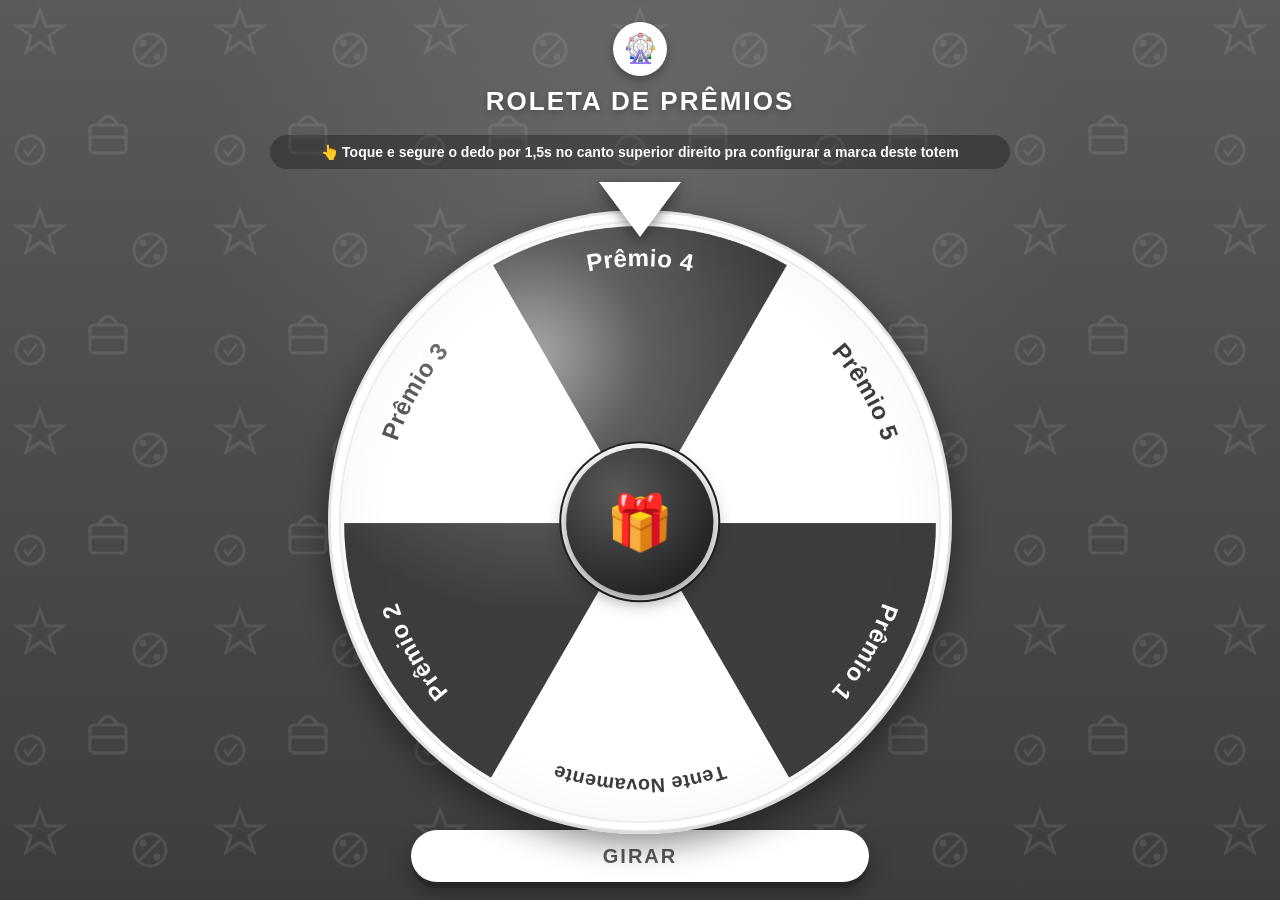
==== commit e2e75809: "Esconder engrenagem de config atras de toque-e-segure (1.5s) Evita distrair o cliente durante a apre" ====
--- a/configuravel/index.html
+++ b/configuravel/index.html
@@ -442,6 +442,8 @@
   /* ---------- Logo customizada (tamanho/enquadramento tratados em .header-logo.custom) ---------- */
 
   /* ---------- Botão de engrenagem (abre configurações) ---------- */
+  /* Invisível por padrão: só aparece durante um toque-e-segure (1.5s) no canto,
+     pra não distrair o cliente final durante a apresentação da roleta. */
   .settings-btn{
     position:absolute;
     top:1.2vh; right:1.5vw;
@@ -457,8 +459,13 @@
     cursor:pointer;
     backdrop-filter:blur(2px);
     touch-action:manipulation;
-  }
-  .settings-btn:active{ transform:scale(0.92); }
+    opacity:0;
+    -webkit-tap-highlight-color:transparent;
+  }
+  .settings-btn.pressing{
+    opacity:0.9;
+    transition:opacity 1.5s linear;
+  }
 
   /* ---------- Painel de configurações ---------- */
   .settings-overlay{
@@ -505,6 +512,13 @@
     line-height:1.5;
     text-align:center;
     margin-bottom:2.6vh;
+  }
+  .settings-gesture-note{
+    background:#fff6e0;
+    border:1px solid #f0d998;
+    border-radius:10px;
+    padding:1.2vh 3vw;
+    color:#7a5c10;
   }
   .field-hint{
     font-size:12px;
@@ -668,7 +682,7 @@
       <div class="header-title" id="headerTitle">Benefícios</div>
     </div>
 
-    <div class="setup-hint" id="setupHint">👆 Toque na engrenagem no canto pra configurar a marca deste totem</div>
+    <div class="setup-hint" id="setupHint">👆 Toque e segure o dedo por 1,5s no canto superior direito pra configurar a marca deste totem</div>
 
     <div class="wheel-stage">
       <div class="wheel-wrap">
@@ -706,6 +720,7 @@
     <button class="settings-btn-close" id="settingsCloseBtn">✕</button>
     <h3>Configurar Marca</h3>
     <p class="settings-intro">Use esta tela pra trocar a marca do totem antes de cada ativação. Tudo é salvo neste aparelho e aplicado na hora, sem precisar de internet.</p>
+    <p class="settings-intro settings-gesture-note">💡 Pra abrir esta tela de novo depois, o botão de engrenagem fica escondido: <strong>toque e segure o dedo por 1,5 segundo no canto superior direito</strong> da tela da roleta.</p>
 
     <div class="settings-field">
       <label for="brandNameInput">Nome da marca</label>
@@ -1427,7 +1442,32 @@
   document.getElementById('settingsOverlay').classList.remove('active');
 }
 
-document.getElementById('settingsBtn').addEventListener('click', openSettingsPanel);
+(function(){
+  const settingsBtn = document.getElementById('settingsBtn');
+  const LONG_PRESS_MS = 1500;
+  let pressTimer = null;
+
+  function startPress(e){
+    e.preventDefault();
+    if(pressTimer) return;
+    settingsBtn.classList.add('pressing');
+    pressTimer = setTimeout(() => {
+      pressTimer = null;
+      settingsBtn.classList.remove('pressing');
+      openSettingsPanel();
+    }, LONG_PRESS_MS);
+  }
+  function cancelPress(){
+    if(pressTimer){ clearTimeout(pressTimer); pressTimer = null; }
+    settingsBtn.classList.remove('pressing');
+  }
+
+  settingsBtn.addEventListener('pointerdown', startPress);
+  settingsBtn.addEventListener('pointerup', cancelPress);
+  settingsBtn.addEventListener('pointerleave', cancelPress);
+  settingsBtn.addEventListener('pointercancel', cancelPress);
+  settingsBtn.addEventListener('contextmenu', e => e.preventDefault());
+})();
 document.getElementById('settingsCloseBtn').addEventListener('click', closeSettingsPanel);
 document.getElementById('prizeAddBtn').addEventListener('click', () => addPrizeRow('Prêmio', 'win'));
 
